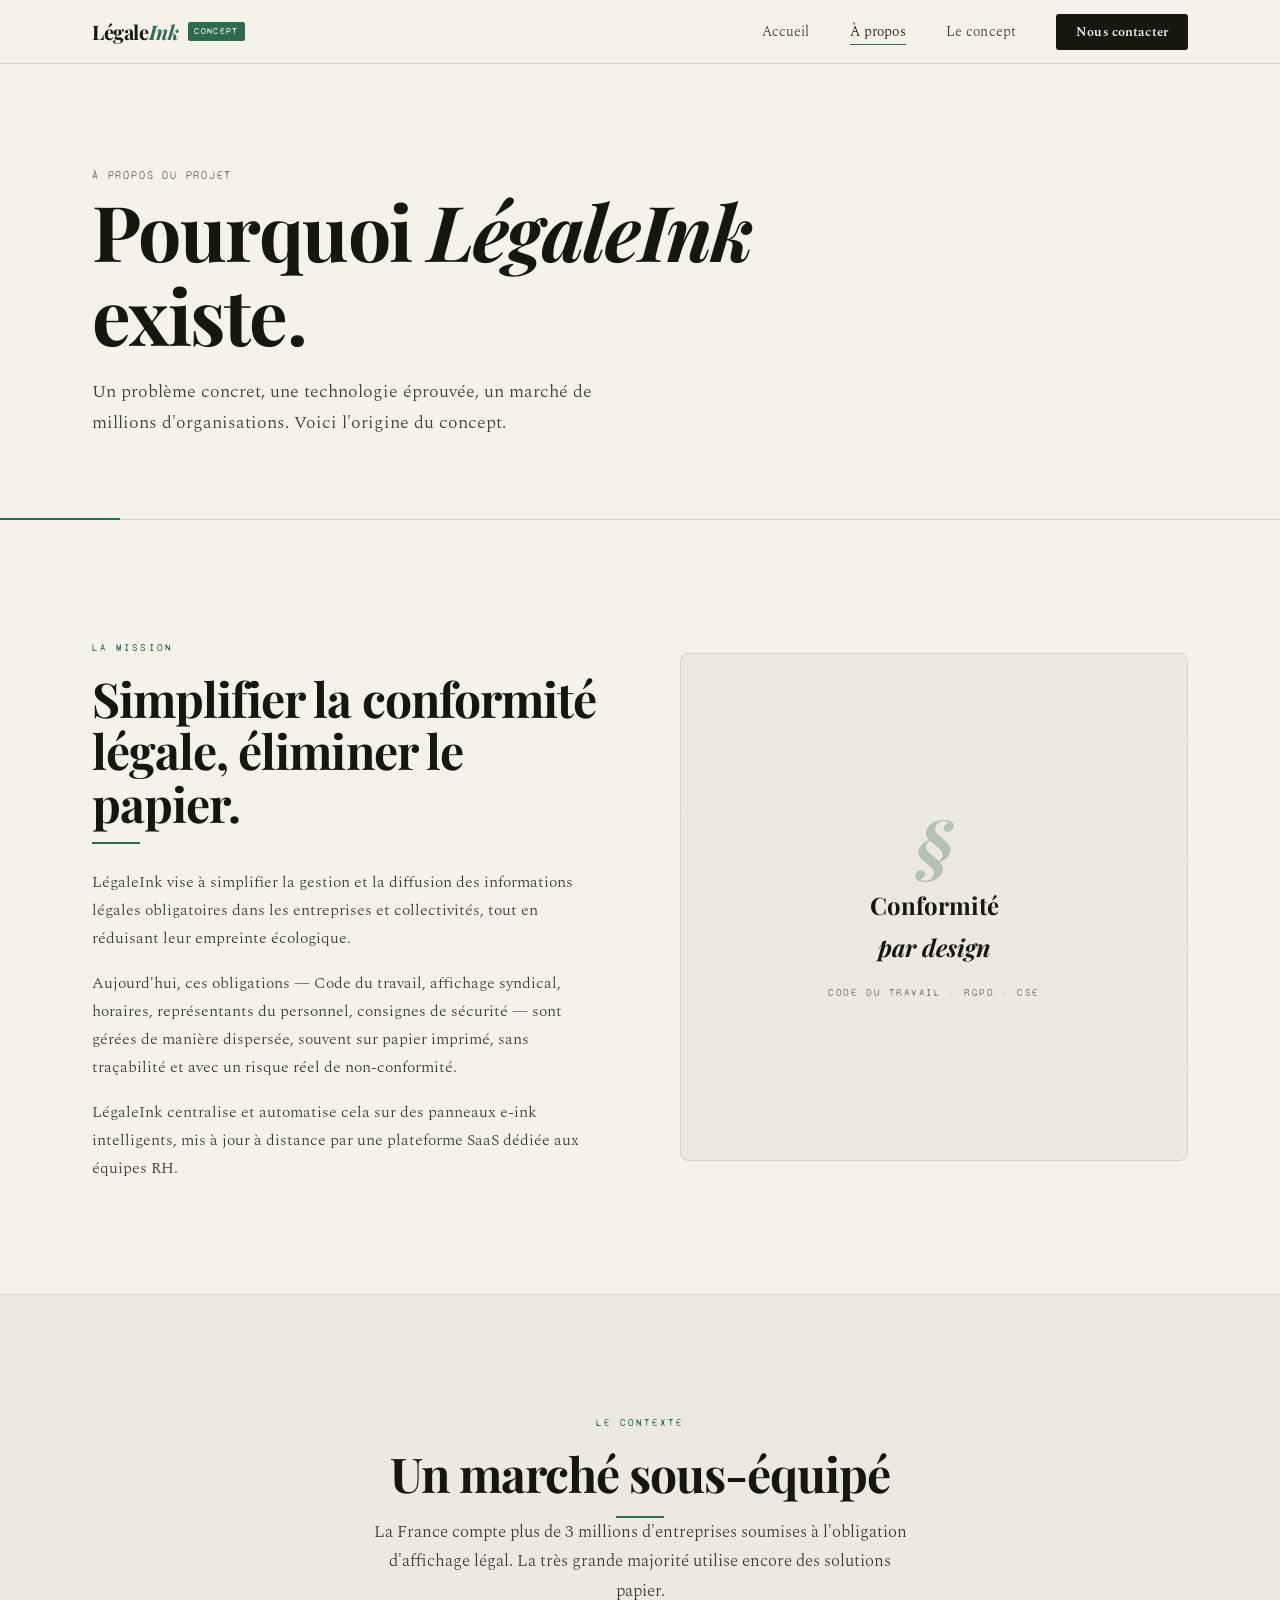
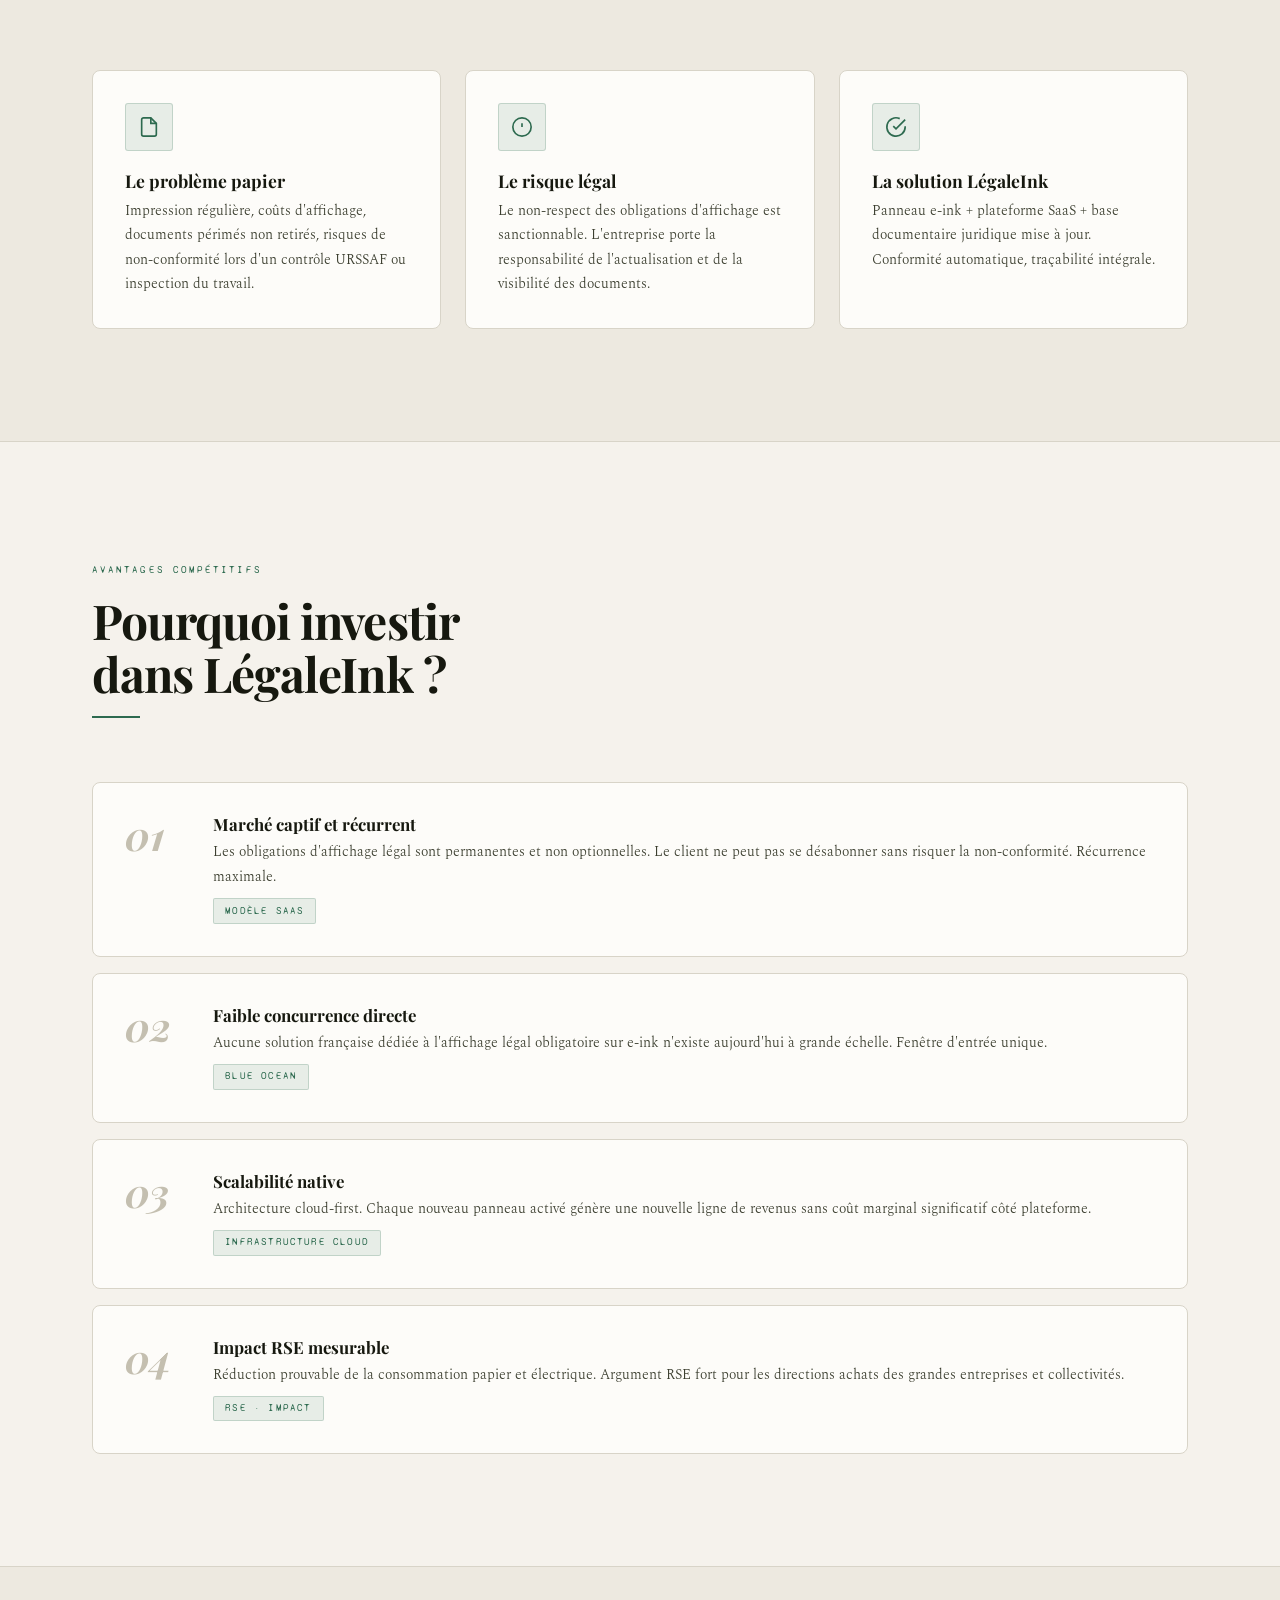
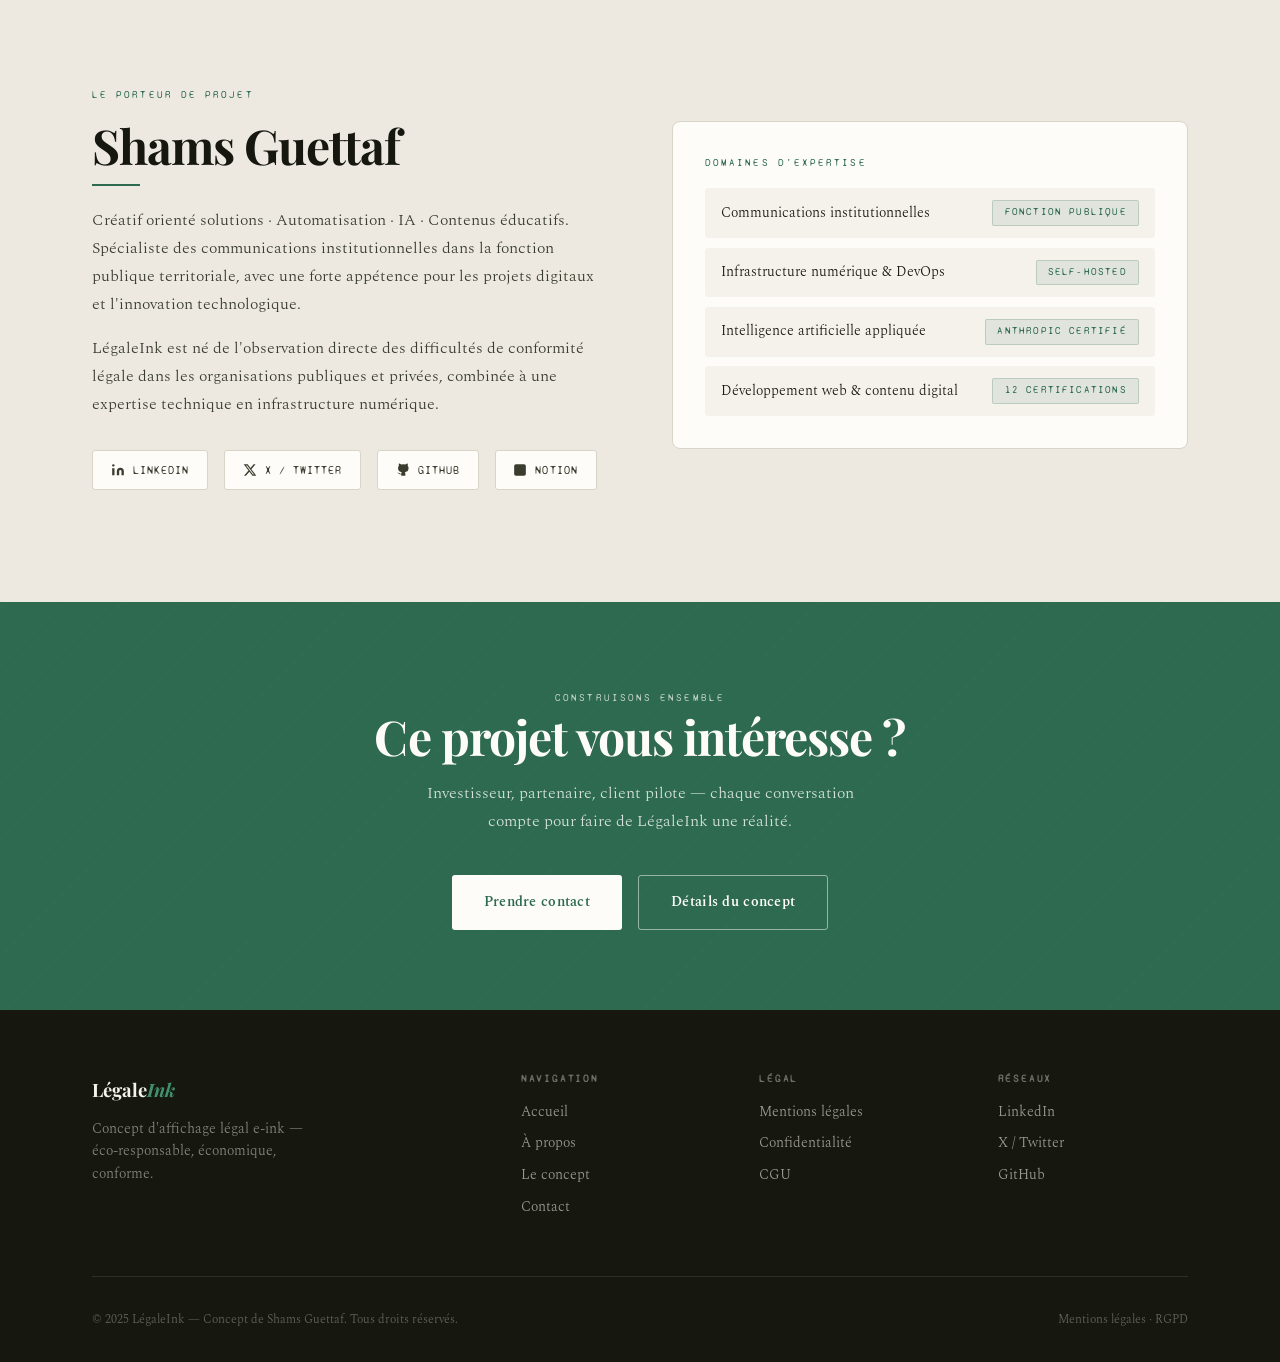
==== about.html @ 967d7d1e "Add files via upload" ====
<!DOCTYPE html>
<html lang="fr">
<head>
  <meta charset="UTF-8">
  <meta name="viewport" content="width=device-width, initial-scale=1.0">
  <meta name="description" content="À propos de LégaleInk — mission, concept et potentiel d'investissement.">
  <title>À propos — LégaleInk</title>
  <link rel="stylesheet" href="../css/main.css">
  <link rel="preconnect" href="https://fonts.googleapis.com">
  <link rel="stylesheet" href="https://fonts.googleapis.com/css2?family=Playfair+Display:ital,wght@0,400;0,700;0,900;1,400;1,700&family=Spectral:ital,wght@0,300;0,400;0,600;1,300&family=Syne+Mono&display=swap">
</head>
<body>

<nav>
  <div class="nav-inner">
    <a href="index.html" class="nav-logo">
      <span class="nav-logo-text">Légale<span>Ink</span></span>
      <span class="nav-badge">Concept</span>
    </a>
    <ul class="nav-links">
      <li><a href="index.html">Accueil</a></li>
      <li><a href="about.html" class="active">À propos</a></li>
      <li><a href="concept.html">Le concept</a></li>
      <li><a href="contact.html" class="nav-cta-btn">Nous contacter</a></li>
    </ul>
    <button class="nav-mobile-toggle" aria-label="Menu"><span></span><span></span><span></span></button>
  </div>
</nav>

<div class="page-hero">
  <div class="container">
    <span class="mono">À propos du projet</span>
    <h1>Pourquoi <em>LégaleInk</em><br>existe.</h1>
    <p>Un problème concret, une technologie éprouvée, un marché de millions d'organisations. Voici l'origine du concept.</p>
  </div>
</div>

<!-- MISSION -->
<section>
  <div class="container">
    <div class="about-split">
      <div data-reveal>
        <span class="label">La mission</span>
        <h2 style="margin-top:.75rem;">Simplifier la conformité légale, éliminer le papier.</h2>
        <div class="rule-green" style="margin:.75rem 0 1.5rem;"></div>
        <p style="color:var(--ink-2);margin-bottom:1rem;font-size:.98rem;line-height:1.8;">LégaleInk vise à simplifier la gestion et la diffusion des informations légales obligatoires dans les entreprises et collectivités, tout en réduisant leur empreinte écologique.</p>
        <p style="color:var(--ink-2);margin-bottom:1rem;font-size:.98rem;line-height:1.8;">Aujourd'hui, ces obligations — Code du travail, affichage syndical, horaires, représentants du personnel, consignes de sécurité — sont gérées de manière dispersée, souvent sur papier imprimé, sans traçabilité et avec un risque réel de non-conformité.</p>
        <p style="color:var(--ink-2);font-size:.98rem;line-height:1.8;">LégaleInk centralise et automatise cela sur des panneaux e-ink intelligents, mis à jour à distance par une plateforme SaaS dédiée aux équipes RH.</p>
      </div>
      <div class="about-visual" data-reveal data-delay="1">
        <div style="position:relative;z-index:1;text-align:center;padding:2rem;">
          <div style="font-family:var(--font-serif);font-size:4rem;font-weight:700;font-style:italic;color:var(--green);opacity:.3;line-height:1;">§</div>
          <div style="font-family:var(--font-serif);font-size:1.5rem;font-weight:700;color:var(--ink);margin-top:.5rem;">Conformité<br><em>par design</em></div>
          <div style="font-family:var(--font-mono);font-size:.65rem;letter-spacing:.15em;text-transform:uppercase;color:var(--ink-3);margin-top:1rem;">Code du travail · RGPD · CSE</div>
        </div>
      </div>
    </div>
  </div>
</section>

<!-- PROBLÈME / SOLUTION -->
<section style="background:var(--cream-2);border-top:1px solid var(--border);border-bottom:1px solid var(--border);">
  <div class="container">
    <div class="section-header centered" data-reveal>
      <span class="label">Le contexte</span>
      <h2>Un marché sous-équipé</h2>
      <div class="rule-green" style="margin:.75rem auto 0;"></div>
      <p>La France compte plus de 3 millions d'entreprises soumises à l'obligation d'affichage légal. La très grande majorité utilise encore des solutions papier.</p>
    </div>
    <div class="grid-3">
      <div class="card" data-reveal data-delay="1">
        <div class="card-icon">
          <svg width="22" height="22" fill="none" stroke="currentColor" stroke-width="1.8" viewBox="0 0 24 24"><path d="M14 2H6a2 2 0 0 0-2 2v16a2 2 0 0 0 2 2h12a2 2 0 0 0 2-2V8z"/><polyline points="14 2 14 8 20 8"/></svg>
        </div>
        <h3>Le problème papier</h3>
        <p>Impression régulière, coûts d'affichage, documents périmés non retirés, risques de non-conformité lors d'un contrôle URSSAF ou inspection du travail.</p>
      </div>
      <div class="card" data-reveal data-delay="2">
        <div class="card-icon">
          <svg width="22" height="22" fill="none" stroke="currentColor" stroke-width="1.8" viewBox="0 0 24 24"><circle cx="12" cy="12" r="10"/><line x1="12" y1="8" x2="12" y2="12"/><line x1="12" y1="16" x2="12.01" y2="16"/></svg>
        </div>
        <h3>Le risque légal</h3>
        <p>Le non-respect des obligations d'affichage est sanctionnable. L'entreprise porte la responsabilité de l'actualisation et de la visibilité des documents.</p>
      </div>
      <div class="card" data-reveal data-delay="3">
        <div class="card-icon">
          <svg width="22" height="22" fill="none" stroke="currentColor" stroke-width="1.8" viewBox="0 0 24 24"><path d="M22 11.08V12a10 10 0 1 1-5.93-9.14"/><polyline points="22 4 12 14.01 9 11.01"/></svg>
        </div>
        <h3>La solution LégaleInk</h3>
        <p>Panneau e-ink + plateforme SaaS + base documentaire juridique mise à jour. Conformité automatique, traçabilité intégrale.</p>
      </div>
    </div>
  </div>
</section>

<!-- AVANTAGES -->
<section>
  <div class="container">
    <div class="section-header" data-reveal>
      <span class="label">Avantages compétitifs</span>
      <h2>Pourquoi investir<br>dans LégaleInk ?</h2>
      <div class="rule-green" style="margin:.75rem 0;"></div>
    </div>
    <div style="display:flex;flex-direction:column;gap:1rem;" data-reveal>
      <div class="concept-feature">
        <div class="concept-feature-num">01</div>
        <div>
          <h3>Marché captif et récurrent</h3>
          <p style="font-size:.9rem;color:var(--ink-2);">Les obligations d'affichage légal sont permanentes et non optionnelles. Le client ne peut pas se désabonner sans risquer la non-conformité. Récurrence maximale.</p>
          <span class="badge" style="margin-top:.5rem;">Modèle SaaS</span>
        </div>
      </div>
      <div class="concept-feature" data-reveal>
        <div class="concept-feature-num">02</div>
        <div>
          <h3>Faible concurrence directe</h3>
          <p style="font-size:.9rem;color:var(--ink-2);">Aucune solution française dédiée à l'affichage légal obligatoire sur e-ink n'existe aujourd'hui à grande échelle. Fenêtre d'entrée unique.</p>
          <span class="badge" style="margin-top:.5rem;">Blue Ocean</span>
        </div>
      </div>
      <div class="concept-feature" data-reveal>
        <div class="concept-feature-num">03</div>
        <div>
          <h3>Scalabilité native</h3>
          <p style="font-size:.9rem;color:var(--ink-2);">Architecture cloud-first. Chaque nouveau panneau activé génère une nouvelle ligne de revenus sans coût marginal significatif côté plateforme.</p>
          <span class="badge" style="margin-top:.5rem;">Infrastructure cloud</span>
        </div>
      </div>
      <div class="concept-feature" data-reveal>
        <div class="concept-feature-num">04</div>
        <div>
          <h3>Impact RSE mesurable</h3>
          <p style="font-size:.9rem;color:var(--ink-2);">Réduction prouvable de la consommation papier et électrique. Argument RSE fort pour les directions achats des grandes entreprises et collectivités.</p>
          <span class="badge" style="margin-top:.5rem;">RSE · Impact</span>
        </div>
      </div>
    </div>
  </div>
</section>

<!-- PORTEUR -->
<section style="background:var(--cream-2);border-top:1px solid var(--border);">
  <div class="container">
    <div class="grid-2" style="gap:4rem;align-items:center;">
      <div data-reveal>
        <span class="label">Le porteur de projet</span>
        <h2 style="margin-top:.75rem;">Shams Guettaf</h2>
        <div class="rule-green" style="margin:.75rem 0 1.25rem;"></div>
        <p style="color:var(--ink-2);margin-bottom:1rem;">Créatif orienté solutions · Automatisation · IA · Contenus éducatifs. Spécialiste des communications institutionnelles dans la fonction publique territoriale, avec une forte appétence pour les projets digitaux et l'innovation technologique.</p>
        <p style="color:var(--ink-2);margin-bottom:2rem;">LégaleInk est né de l'observation directe des difficultés de conformité légale dans les organisations publiques et privées, combinée à une expertise technique en infrastructure numérique.</p>
        <div class="social-links">
          <a href="https://www.linkedin.com/in/shamsguettaf/" target="_blank" rel="noopener" class="social-link">
            <svg width="14" height="14" fill="currentColor" viewBox="0 0 24 24"><path d="M16 8a6 6 0 0 1 6 6v7h-4v-7a2 2 0 0 0-2-2 2 2 0 0 0-2 2v7h-4v-7a6 6 0 0 1 6-6z"/><rect x="2" y="9" width="4" height="12"/><circle cx="4" cy="4" r="2"/></svg>
            LinkedIn
          </a>
          <a href="https://x.com/shamsetdean" target="_blank" rel="noopener" class="social-link">
            <svg width="14" height="14" fill="currentColor" viewBox="0 0 24 24"><path d="M18.244 2.25h3.308l-7.227 8.26 8.502 11.24H16.17l-5.214-6.817L4.99 21.75H1.68l7.73-8.835L1.254 2.25H8.08l4.713 6.231zm-1.161 17.52h1.833L7.084 4.126H5.117z"/></svg>
            X / Twitter
          </a>
          <a href="https://github.com/shamsetdean/sentinel" target="_blank" rel="noopener" class="social-link">
            <svg width="14" height="14" fill="currentColor" viewBox="0 0 24 24"><path d="M9 19c-5 1.5-5-2.5-7-3m14 6v-3.87a3.37 3.37 0 0 0-.94-2.61c3.14-.35 6.44-1.54 6.44-7A5.44 5.44 0 0 0 20 4.77 5.07 5.07 0 0 0 19.91 1S18.73.65 16 2.48a13.38 13.38 0 0 0-7 0C6.27.65 5.09 1 5.09 1A5.07 5.07 0 0 0 5 4.77a5.44 5.44 0 0 0-1.5 3.78c0 5.42 3.3 6.61 6.44 7A3.37 3.37 0 0 0 9 18.13V22"/></svg>
            GitHub
          </a>
          <a href="https://abstracted-crush-f4e.notion.site/SHAMS-DEAN-286d3f1e5597815f9fdfc90d48445621" target="_blank" rel="noopener" class="social-link">
            <svg width="14" height="14" fill="currentColor" viewBox="0 0 24 24"><rect x="2" y="2" width="20" height="20" rx="3"/></svg>
            Notion
          </a>
        </div>
      </div>
      <div data-reveal data-delay="1">
        <div style="background:var(--white);border:1px solid var(--border);border-radius:var(--radius-lg);padding:2rem;">
          <span class="label" style="display:block;margin-bottom:1rem;">Domaines d'expertise</span>
          <div style="display:flex;flex-direction:column;gap:.6rem;">
            <div style="display:flex;justify-content:space-between;align-items:center;padding:.75rem 1rem;background:var(--cream);border-radius:var(--radius);font-size:.88rem;">
              <span>Communications institutionnelles</span>
              <span class="badge">Fonction publique</span>
            </div>
            <div style="display:flex;justify-content:space-between;align-items:center;padding:.75rem 1rem;background:var(--cream);border-radius:var(--radius);font-size:.88rem;">
              <span>Infrastructure numérique & DevOps</span>
              <span class="badge">Self-hosted</span>
            </div>
            <div style="display:flex;justify-content:space-between;align-items:center;padding:.75rem 1rem;background:var(--cream);border-radius:var(--radius);font-size:.88rem;">
              <span>Intelligence artificielle appliquée</span>
              <span class="badge">Anthropic certifié</span>
            </div>
            <div style="display:flex;justify-content:space-between;align-items:center;padding:.75rem 1rem;background:var(--cream);border-radius:var(--radius);font-size:.88rem;">
              <span>Développement web & contenu digital</span>
              <span class="badge">12 certifications</span>
            </div>
          </div>
        </div>
      </div>
    </div>
  </div>
</section>

<div class="cta-band">
  <div class="container">
    <span class="label" style="color:rgba(255,255,255,.7);">Construisons ensemble</span>
    <h2>Ce projet vous intéresse ?</h2>
    <p>Investisseur, partenaire, client pilote — chaque conversation compte pour faire de LégaleInk une réalité.</p>
    <div style="display:flex;gap:1rem;justify-content:center;flex-wrap:wrap;">
      <a href="contact.html" class="btn btn-white">Prendre contact</a>
      <a href="concept.html" class="btn btn-outline-white">Détails du concept</a>
    </div>
  </div>
</div>

<footer>
  <div class="container">
    <div class="footer-grid">
      <div class="footer-brand">
        <span style="font-family:var(--font-serif);font-size:1.15rem;font-weight:700;">Légale<span style="color:var(--green-2);font-style:italic;">Ink</span></span>
        <p>Concept d'affichage légal e-ink — éco-responsable, économique, conforme.</p>
      </div>
      <div class="footer-col"><h4>Navigation</h4><a href="index.html">Accueil</a><a href="about.html">À propos</a><a href="concept.html">Le concept</a><a href="contact.html">Contact</a></div>
      <div class="footer-col"><h4>Légal</h4><a href="privacy.html">Mentions légales</a><a href="privacy.html#rgpd">Confidentialité</a><a href="privacy.html#cgu">CGU</a></div>
      <div class="footer-col"><h4>Réseaux</h4><a href="https://www.linkedin.com/in/shamsguettaf/" target="_blank" rel="noopener">LinkedIn</a><a href="https://x.com/shamsetdean" target="_blank" rel="noopener">X / Twitter</a><a href="https://github.com/shamsetdean/sentinel" target="_blank" rel="noopener">GitHub</a></div>
    </div>
    <div class="footer-bottom">
      <span>© 2025 LégaleInk — Concept de Shams Guettaf. Tous droits réservés.</span>
      <span><a href="privacy.html">Mentions légales</a> · <a href="privacy.html#rgpd">RGPD</a></span>
    </div>
  </div>
</footer>

<script src="../js/main.js"></script>
</body>
</html>
---- css/main.css ----
/* ============================================================
   LÉGALEINK — main.css
   Aesthetic: Editorial pitch · Light · Serif authority · Ink precision
   ============================================================ */

@import url('https://fonts.googleapis.com/css2?family=Playfair+Display:ital,wght@0,400;0,700;0,900;1,400;1,700&family=Spectral:ital,wght@0,300;0,400;0,600;1,300&family=Syne+Mono&display=swap');

/* ── Variables ── */
:root {
  --cream:      #f5f2ec;
  --cream-2:    #ede9e0;
  --cream-3:    #e4dfd3;
  --white:      #fdfcf9;
  --ink:        #16180f;
  --ink-2:      #3a3d2e;
  --ink-3:      #7a7d6a;
  --ink-4:      #b0b39e;
  --green:      #2d6a4f;
  --green-2:    #40916c;
  --green-light:#d8f3dc;
  --green-dim:  rgba(45, 106, 79, 0.1);
  --red:        #c1440e;
  --gold:       #b5860d;
  --border:     #d8d4c8;
  --border-2:   #c4bfb0;
  --shadow-sm:  0 1px 3px rgba(22, 24, 15, 0.08);
  --shadow-md:  0 4px 16px rgba(22, 24, 15, 0.10);
  --shadow-lg:  0 16px 48px rgba(22, 24, 15, 0.14);
  --font-serif: 'Playfair Display', Georgia, serif;
  --font-body:  'Spectral', Georgia, serif;
  --font-mono:  'Syne Mono', 'Courier New', monospace;
  --radius:     3px;
  --radius-lg:  8px;
  --transition: 0.22s cubic-bezier(0.4, 0, 0.2, 1);
}

/* ── Reset ── */
*, *::before, *::after { box-sizing: border-box; margin: 0; padding: 0; }
html { font-size: 16px; scroll-behavior: smooth; }
body {
  background: var(--cream);
  color: var(--ink);
  font-family: var(--font-body);
  font-weight: 300;
  line-height: 1.75;
  -webkit-font-smoothing: antialiased;
  overflow-x: hidden;
}
img { max-width: 100%; display: block; }
a { color: inherit; text-decoration: none; }
ul { list-style: none; }

/* ── Scrollbar ── */
::-webkit-scrollbar { width: 4px; }
::-webkit-scrollbar-track { background: var(--cream); }
::-webkit-scrollbar-thumb { background: var(--border-2); border-radius: 2px; }

/* ── Typography ── */
h1, h2, h3, h4 { font-family: var(--font-serif); font-weight: 700; line-height: 1.1; }
h1 { font-size: clamp(2.8rem, 6vw, 5.2rem); letter-spacing: -0.02em; }
h2 { font-size: clamp(2rem, 4vw, 3rem); letter-spacing: -0.02em; }
h3 { font-size: clamp(1.2rem, 2vw, 1.6rem); }
.display { font-family: var(--font-serif); font-style: italic; font-weight: 400; }
.mono {
  font-family: var(--font-mono);
  font-size: 0.7rem;
  letter-spacing: 0.16em;
  text-transform: uppercase;
  color: var(--ink-3);
}
.label {
  font-family: var(--font-mono);
  font-size: 0.65rem;
  letter-spacing: 0.2em;
  text-transform: uppercase;
  color: var(--green);
}

/* ── Layout ── */
.container { max-width: 1160px; margin: 0 auto; padding: 0 2rem; }
.grid-2 { display: grid; grid-template-columns: 1fr 1fr; gap: 2rem; }
.grid-3 { display: grid; grid-template-columns: repeat(3, 1fr); gap: 1.5rem; }
section { padding: 7rem 0; }

/* ── Ruling lines ── */
.rule { height: 1px; background: var(--border); }
.rule-thick { height: 2px; background: var(--ink); }
.rule-green { height: 2px; background: var(--green); width: 48px; }

/* ── Nav ── */
nav {
  position: fixed; top: 0; left: 0; right: 0; z-index: 100;
  background: rgba(245, 242, 236, 0.94);
  backdrop-filter: blur(16px);
  border-bottom: 1px solid var(--border);
  height: 64px;
  display: flex; align-items: center;
}
.nav-inner {
  display: flex; align-items: center; justify-content: space-between;
  width: 100%; max-width: 1160px; margin: 0 auto; padding: 0 2rem;
}
.nav-logo {
  display: flex; align-items: center; gap: 10px;
}
.nav-logo-text {
  font-family: var(--font-serif);
  font-size: 1.25rem;
  font-weight: 700;
  color: var(--ink);
  letter-spacing: -0.02em;
}
.nav-logo-text span { color: var(--green); font-style: italic; }
.nav-badge {
  font-family: var(--font-mono);
  font-size: 0.55rem;
  letter-spacing: 0.15em;
  text-transform: uppercase;
  color: var(--white);
  background: var(--green);
  padding: 2px 6px;
  border-radius: 2px;
}
.nav-links { display: flex; align-items: center; gap: 2.5rem; }
.nav-links a {
  font-family: var(--font-body);
  font-size: 0.9rem;
  font-weight: 300;
  color: var(--ink-2);
  letter-spacing: 0.01em;
  transition: color var(--transition);
  position: relative;
}
.nav-links a::after {
  content: '';
  position: absolute; bottom: -2px; left: 0; right: 0; height: 1px;
  background: var(--green);
  transform: scaleX(0); transform-origin: left;
  transition: transform var(--transition);
}
.nav-links a:hover { color: var(--ink); }
.nav-links a:hover::after, .nav-links a.active::after { transform: scaleX(1); }
.nav-links a.active { color: var(--ink); }
.nav-cta-btn {
  background: var(--ink);
  color: var(--cream) !important;
  padding: 0.5rem 1.25rem;
  border-radius: var(--radius);
  font-size: 0.82rem !important;
  font-weight: 600 !important;
  letter-spacing: 0.04em;
  transition: background var(--transition), transform var(--transition) !important;
}
.nav-cta-btn:hover { background: var(--green) !important; transform: translateY(-1px); }
.nav-cta-btn::after { display: none !important; }
.nav-mobile-toggle { display: none; background: none; border: none; cursor: pointer; padding: 4px; }
.nav-mobile-toggle span { display: block; width: 22px; height: 1.5px; background: var(--ink); margin: 5px 0; transition: var(--transition); }

/* ── Hero ── */
.hero {
  min-height: 100vh;
  padding-top: 64px;
  display: grid;
  grid-template-columns: 1fr 1fr;
  align-items: center;
  gap: 0;
  position: relative;
  overflow: hidden;
}
.hero-left {
  padding: 6rem 4rem 6rem 2rem;
  max-width: 620px;
  margin-left: auto;
  position: relative;
  z-index: 1;
}
.hero-eyebrow {
  display: flex; align-items: center; gap: 12px;
  margin-bottom: 2rem;
}
.hero-eyebrow .rule-green { display: inline-block; }
.hero h1 { margin-bottom: 1.5rem; }
.hero h1 em { font-style: italic; color: var(--green); }
.hero-sub {
  font-size: 1.1rem;
  color: var(--ink-2);
  margin-bottom: 2.5rem;
  max-width: 480px;
  line-height: 1.8;
}
.hero-actions { display: flex; gap: 1rem; flex-wrap: wrap; margin-bottom: 4rem; }
.hero-meta {
  display: flex; gap: 2.5rem;
  padding-top: 2.5rem;
  border-top: 1px solid var(--border);
}
.hero-meta-item .num {
  font-family: var(--font-serif);
  font-size: 2.2rem;
  font-weight: 700;
  color: var(--ink);
  display: block;
  line-height: 1;
}
.hero-meta-item .label { margin-top: 0.3rem; display: block; }

.hero-right {
  height: 100%;
  background: var(--cream-2);
  border-left: 1px solid var(--border);
  display: flex; align-items: center; justify-content: center;
  position: relative;
  overflow: hidden;
}
.hero-right::before {
  content: '';
  position: absolute; inset: 0;
  background: repeating-linear-gradient(
    45deg,
    transparent,
    transparent 28px,
    rgba(22,24,15,0.03) 28px,
    rgba(22,24,15,0.03) 29px
  );
}

/* ── E-ink mockup ── */
.eink-mockup {
  position: relative; z-index: 1;
  width: 320px;
  background: var(--white);
  border: 2px solid var(--ink);
  border-radius: 6px;
  padding: 1.5rem;
  box-shadow: 8px 8px 0 var(--ink);
}
.eink-mockup-header {
  display: flex; align-items: center; justify-content: space-between;
  margin-bottom: 1.25rem;
  padding-bottom: 0.75rem;
  border-bottom: 2px solid var(--ink);
}
.eink-mockup-header .logo-sm {
  font-family: var(--font-serif);
  font-size: 0.85rem;
  font-weight: 700;
  color: var(--ink);
}
.eink-mockup-header .logo-sm span { color: var(--green); font-style: italic; }
.eink-status {
  font-family: var(--font-mono);
  font-size: 0.55rem;
  letter-spacing: 0.15em;
  color: var(--green);
  text-transform: uppercase;
}
.eink-doc-title {
  font-family: var(--font-serif);
  font-size: 0.95rem;
  font-weight: 700;
  margin-bottom: 0.6rem;
  text-transform: uppercase;
  letter-spacing: 0.06em;
  font-style: normal;
}
.eink-line { height: 5px; background: var(--ink); border-radius: 2px; margin-bottom: 5px; opacity: 0.15; }
.eink-line.dark { opacity: 0.35; }
.eink-line.short { width: 60%; }
.eink-line.shorter { width: 40%; }
.eink-section { margin-top: 1rem; }
.eink-section-title {
  font-family: var(--font-mono);
  font-size: 0.6rem;
  letter-spacing: 0.2em;
  text-transform: uppercase;
  color: var(--green);
  margin-bottom: 0.5rem;
}
.eink-footer {
  margin-top: 1.25rem;
  padding-top: 0.75rem;
  border-top: 1px solid var(--border);
  display: flex; justify-content: space-between; align-items: center;
}
.eink-footer-text {
  font-family: var(--font-mono);
  font-size: 0.5rem;
  color: var(--ink-3);
  letter-spacing: 0.12em;
  text-transform: uppercase;
}
.eink-battery {
  display: flex; align-items: center; gap: 3px;
}
.eink-battery-bar {
  width: 20px; height: 8px;
  border: 1px solid var(--ink-3);
  border-radius: 1px;
  position: relative;
  overflow: hidden;
}
.eink-battery-bar::after {
  content: '';
  position: absolute; left: 0; top: 0; bottom: 0;
  width: 85%;
  background: var(--green);
}
.eink-battery-tip {
  width: 3px; height: 4px;
  background: var(--ink-3);
  border-radius: 0 1px 1px 0;
}

/* ── Buttons ── */
.btn {
  display: inline-flex; align-items: center; gap: 8px;
  padding: 0.85rem 2rem;
  border-radius: var(--radius);
  font-family: var(--font-body);
  font-size: 0.9rem;
  font-weight: 600;
  letter-spacing: 0.02em;
  transition: all var(--transition);
  cursor: pointer;
  border: none;
}
.btn-primary {
  background: var(--ink);
  color: var(--cream);
}
.btn-primary:hover { background: var(--green); transform: translateY(-2px); box-shadow: 0 8px 24px rgba(45,106,79,0.25); }
.btn-secondary {
  background: transparent;
  color: var(--ink);
  border: 1.5px solid var(--border-2);
}
.btn-secondary:hover { border-color: var(--ink); background: var(--cream-2); transform: translateY(-2px); }
.btn-green {
  background: var(--green);
  color: var(--white);
}
.btn-green:hover { background: var(--green-2); transform: translateY(-2px); box-shadow: 0 8px 24px rgba(45,106,79,0.3); }

/* ── Section header ── */
.section-header { margin-bottom: 4rem; }
.section-header.centered { text-align: center; }
.section-header.centered .rule-green { margin: 0.75rem auto 0; }
.section-header h2 { margin-top: 0.75rem; margin-bottom: 1rem; }
.section-header p { color: var(--ink-2); max-width: 540px; font-size: 1.05rem; }
.section-header.centered p { margin: 0 auto; }

/* ── Cards ── */
.card {
  background: var(--white);
  border: 1px solid var(--border);
  border-radius: var(--radius-lg);
  padding: 2rem;
  transition: box-shadow var(--transition), transform var(--transition);
}
.card:hover { box-shadow: var(--shadow-md); transform: translateY(-3px); }
.card-icon {
  width: 48px; height: 48px;
  background: var(--green-dim);
  border: 1px solid rgba(45,106,79,0.2);
  border-radius: var(--radius);
  display: flex; align-items: center; justify-content: center;
  color: var(--green);
  margin-bottom: 1.25rem;
}
.card h3 { font-size: 1.1rem; font-weight: 700; margin-bottom: 0.5rem; }
.card p { font-size: 0.9rem; color: var(--ink-2); line-height: 1.7; }
.card.featured { background: var(--ink); color: var(--cream); border-color: var(--ink); }
.card.featured h3 { color: var(--cream); }
.card.featured p { color: rgba(245,242,236,0.7); }
.card.featured .card-icon { background: rgba(245,242,236,0.1); border-color: rgba(245,242,236,0.2); color: var(--cream); }

/* ── Pillar band ── */
.pillars-band {
  background: var(--ink);
  color: var(--cream);
  padding: 5rem 0;
}
.pillars-band .section-header h2 { color: var(--cream); }
.pillars-band .section-header p { color: rgba(245,242,236,0.65); }
.pillar {
  text-align: center;
  padding: 2rem 1.5rem;
  border-right: 1px solid rgba(245,242,236,0.1);
}
.pillar:last-child { border-right: none; }
.pillar-num {
  font-family: var(--font-serif);
  font-size: 3.5rem;
  font-weight: 700;
  font-style: italic;
  color: var(--green-2);
  display: block;
  line-height: 1;
  margin-bottom: 0.5rem;
}
.pillar h3 { font-size: 1rem; color: var(--cream); margin-bottom: 0.4rem; }
.pillar p { font-size: 0.85rem; color: rgba(245,242,236,0.55); }

/* ── Timeline ── */
.timeline { display: flex; flex-direction: column; gap: 0; }
.timeline-item {
  display: grid; grid-template-columns: 80px 1fr;
  gap: 2rem;
  padding: 2rem 0;
  border-bottom: 1px solid var(--border);
  position: relative;
}
.timeline-item:last-child { border-bottom: none; }
.timeline-num {
  font-family: var(--font-mono);
  font-size: 0.65rem;
  color: var(--green);
  letter-spacing: 0.15em;
  text-transform: uppercase;
  padding-top: 0.15rem;
}
.timeline-body h3 { font-size: 1.05rem; font-weight: 700; margin-bottom: 0.35rem; }
.timeline-body p { font-size: 0.9rem; color: var(--ink-2); }

/* ── Invest section ── */
.invest-block {
  background: var(--white);
  border: 1px solid var(--border);
  border-radius: var(--radius-lg);
  padding: 3rem;
  box-shadow: var(--shadow-sm);
}
.invest-block h2 { margin-bottom: 1rem; }
.invest-block p { color: var(--ink-2); margin-bottom: 1rem; font-size: 0.95rem; }
.invest-list { list-style: none; display: flex; flex-direction: column; gap: 0.75rem; margin: 1.5rem 0; }
.invest-list li {
  display: flex; gap: 0.75rem; align-items: flex-start;
  font-size: 0.92rem; color: var(--ink-2);
}
.invest-list li::before {
  content: '→';
  color: var(--green);
  font-family: var(--font-mono);
  flex-shrink: 0;
  font-size: 0.85rem;
  margin-top: 2px;
}

/* ── CTA band ── */
.cta-band {
  background: var(--green);
  color: var(--white);
  padding: 5rem 0;
  text-align: center;
  position: relative;
  overflow: hidden;
}
.cta-band::before {
  content: '';
  position: absolute; inset: 0;
  background: repeating-linear-gradient(
    -45deg, transparent, transparent 40px,
    rgba(255,255,255,0.03) 40px, rgba(255,255,255,0.03) 41px
  );
}
.cta-band .container { position: relative; z-index: 1; }
.cta-band h2 { color: var(--white); margin-bottom: 1rem; }
.cta-band p { color: rgba(255,255,255,0.8); max-width: 480px; margin: 0 auto 2.5rem; }
.btn-white { background: var(--white); color: var(--green); }
.btn-white:hover { background: var(--cream); transform: translateY(-2px); }
.btn-outline-white { background: transparent; color: var(--white); border: 1.5px solid rgba(255,255,255,0.5); }
.btn-outline-white:hover { border-color: var(--white); background: rgba(255,255,255,0.1); transform: translateY(-2px); }

/* ── Social links ── */
.social-links { display: flex; gap: 1rem; flex-wrap: wrap; }
.social-link {
  display: inline-flex; align-items: center; gap: 8px;
  padding: 0.6rem 1.1rem;
  border: 1px solid var(--border);
  border-radius: var(--radius);
  font-family: var(--font-mono);
  font-size: 0.68rem;
  letter-spacing: 0.1em;
  text-transform: uppercase;
  color: var(--ink-2);
  background: var(--white);
  transition: all var(--transition);
}
.social-link:hover { border-color: var(--green); color: var(--green); transform: translateY(-2px); box-shadow: var(--shadow-sm); }

/* ── Form ── */
.form-card {
  background: var(--white);
  border: 1px solid var(--border);
  border-radius: var(--radius-lg);
  padding: 2.5rem;
  box-shadow: var(--shadow-sm);
}
.form-grid { display: grid; grid-template-columns: 1fr 1fr; gap: 1.25rem; }
.form-group { display: flex; flex-direction: column; gap: 0.45rem; }
.form-group.full { grid-column: 1 / -1; }
label {
  font-family: var(--font-mono);
  font-size: 0.65rem;
  letter-spacing: 0.15em;
  text-transform: uppercase;
  color: var(--ink-3);
}
input, select, textarea {
  background: var(--cream);
  border: 1px solid var(--border);
  border-radius: var(--radius);
  color: var(--ink);
  font-family: var(--font-body);
  font-size: 0.95rem;
  padding: 0.75rem 1rem;
  transition: border-color var(--transition), box-shadow var(--transition);
  outline: none;
  width: 100%;
}
input:focus, select:focus, textarea:focus {
  border-color: var(--green);
  box-shadow: 0 0 0 3px var(--green-dim);
  background: var(--white);
}
select { appearance: none; cursor: pointer; }
textarea { resize: vertical; min-height: 130px; line-height: 1.65; }
::placeholder { color: var(--ink-4); }
.form-consent {
  font-size: 0.8rem;
  color: var(--ink-3);
  margin-top: 0.25rem;
  line-height: 1.5;
}
.form-consent a { color: var(--green); text-decoration: underline; text-underline-offset: 3px; }
.form-success {
  display: none;
  background: var(--green-light);
  border: 1px solid rgba(45,106,79,0.3);
  border-radius: var(--radius);
  padding: 1rem 1.25rem;
  font-size: 0.88rem;
  color: var(--green);
  margin-top: 1rem;
}

/* ── Page hero ── */
.page-hero {
  padding: 10rem 0 5rem;
  border-bottom: 1px solid var(--border);
  position: relative;
}
.page-hero::after {
  content: '';
  position: absolute; bottom: -1px; left: 0; width: 120px; height: 2px;
  background: var(--green);
}
.page-hero .mono { margin-bottom: 1rem; }
.page-hero h1 { max-width: 720px; margin-bottom: 1.25rem; }
.page-hero p { font-size: 1.1rem; color: var(--ink-2); max-width: 540px; }

/* ── Concept specifics ── */
.concept-feature {
  display: grid; grid-template-columns: 64px 1fr;
  gap: 1.5rem;
  padding: 2rem;
  background: var(--white);
  border: 1px solid var(--border);
  border-radius: var(--radius-lg);
  transition: box-shadow var(--transition);
}
.concept-feature:hover { box-shadow: var(--shadow-sm); }
.concept-feature-num {
  font-family: var(--font-serif);
  font-size: 2.5rem;
  font-weight: 700;
  font-style: italic;
  color: var(--border-2);
  line-height: 1;
}
.concept-feature h3 { font-size: 1.05rem; font-weight: 700; margin-bottom: 0.4rem; }
.concept-feature p { font-size: 0.9rem; color: var(--ink-2); }
.badge {
  display: inline-block;
  padding: 0.2rem 0.7rem;
  background: var(--green-dim);
  border: 1px solid rgba(45,106,79,0.2);
  border-radius: 2px;
  font-family: var(--font-mono);
  font-size: 0.62rem;
  letter-spacing: 0.12em;
  text-transform: uppercase;
  color: var(--green);
}

/* ── Contact layout ── */
.contact-layout {
  display: grid; grid-template-columns: 1fr 1.5fr;
  gap: 4rem; align-items: flex-start;
}
.contact-info h2 { margin-bottom: 1rem; }
.contact-info > p { color: var(--ink-2); margin-bottom: 2rem; font-size: 0.95rem; line-height: 1.75; }
.contact-detail {
  display: flex; gap: 1rem; align-items: flex-start;
  margin-bottom: 1.5rem;
}
.contact-detail .d-icon { color: var(--green); flex-shrink: 0; margin-top: 2px; }
.contact-detail .d-label {
  font-family: var(--font-mono); font-size: 0.62rem;
  letter-spacing: 0.15em; text-transform: uppercase; color: var(--ink-3);
}
.contact-detail .d-val { font-size: 0.9rem; color: var(--ink-2); margin-top: 2px; }

/* ── Privacy ── */
.prose { max-width: 800px; }
.prose h2 { font-size: 1.8rem; margin-top: 3rem; margin-bottom: 1rem; }
.prose h3 { font-size: 1.15rem; font-weight: 700; margin-top: 2rem; margin-bottom: 0.6rem; }
.prose p { color: var(--ink-2); font-size: 0.95rem; margin-bottom: 1rem; line-height: 1.8; }
.prose ul { list-style: disc; padding-left: 1.5rem; color: var(--ink-2); font-size: 0.95rem; }
.prose ul li { margin-bottom: 0.4rem; }
.prose a { color: var(--green); text-decoration: underline; text-underline-offset: 3px; }
.prose strong { color: var(--ink); font-weight: 600; }
.legal-table { width: 100%; border-collapse: collapse; margin: 1.5rem 0; font-size: 0.88rem; }
.legal-table th {
  text-align: left; padding: 0.75rem 1rem;
  background: var(--cream-2); border: 1px solid var(--border);
  font-family: var(--font-mono); font-size: 0.62rem;
  letter-spacing: 0.12em; text-transform: uppercase; color: var(--ink-3);
}
.legal-table td { padding: 0.75rem 1rem; border: 1px solid var(--border); color: var(--ink-2); vertical-align: top; }
.toc { display: flex; gap: 0.75rem; flex-wrap: wrap; margin-bottom: 3rem; }
.toc a {
  font-family: var(--font-mono); font-size: 0.65rem;
  letter-spacing: 0.12em; text-transform: uppercase;
  color: var(--ink-3); padding: 0.4rem 0.9rem;
  border: 1px solid var(--border); border-radius: var(--radius);
  transition: all var(--transition); background: var(--white);
}
.toc a:hover { color: var(--green); border-color: rgba(45,106,79,0.3); }

/* ── About layout ── */
.about-split {
  display: grid; grid-template-columns: 1fr 1fr;
  gap: 5rem; align-items: center;
}
.about-visual {
  background: var(--cream-2);
  border: 1px solid var(--border);
  border-radius: var(--radius-lg);
  aspect-ratio: 1;
  display: flex; align-items: center; justify-content: center;
  position: relative; overflow: hidden;
}
.about-visual::before {
  content: '';
  position: absolute; inset: 0;
  background: repeating-linear-gradient(
    45deg, transparent, transparent 20px,
    rgba(22,24,15,0.02) 20px, rgba(22,24,15,0.02) 21px
  );
}

/* ── Footer ── */
footer {
  background: var(--ink);
  color: var(--cream);
  padding: 4rem 0 2rem;
}
.footer-grid {
  display: grid; grid-template-columns: 2fr 1fr 1fr 1fr;
  gap: 3rem; padding-bottom: 3rem;
  border-bottom: 1px solid rgba(245,242,236,0.1);
  margin-bottom: 2rem;
}
.footer-brand p { font-size: 0.85rem; color: rgba(245,242,236,0.5); margin-top: 0.75rem; max-width: 240px; line-height: 1.65; }
.footer-col h4 {
  font-family: var(--font-mono); font-size: 0.62rem;
  letter-spacing: 0.18em; text-transform: uppercase;
  color: rgba(245,242,236,0.4); margin-bottom: 1rem;
}
.footer-col a { display: block; font-size: 0.85rem; color: rgba(245,242,236,0.6); margin-bottom: 0.5rem; transition: color var(--transition); }
.footer-col a:hover { color: var(--cream); }
.footer-bottom {
  display: flex; justify-content: space-between; align-items: center;
  font-size: 0.75rem; color: rgba(245,242,236,0.35);
}
.footer-bottom a { color: rgba(245,242,236,0.35); transition: color var(--transition); }
.footer-bottom a:hover { color: var(--green-2); }

/* ── Reveal animation ── */
[data-reveal] { opacity: 0; transform: translateY(20px); transition: opacity 0.65s ease, transform 0.65s ease; }
[data-reveal].revealed { opacity: 1; transform: none; }
[data-reveal][data-delay="1"] { transition-delay: 0.1s; }
[data-reveal][data-delay="2"] { transition-delay: 0.2s; }
[data-reveal][data-delay="3"] { transition-delay: 0.3s; }

/* ── Responsive ── */
@media (max-width: 960px) {
  .hero { grid-template-columns: 1fr; }
  .hero-right { display: none; }
  .hero-left { padding: 5rem 2rem 4rem; max-width: 100%; margin: 0; }
  .grid-2, .grid-3, .about-split, .contact-layout { grid-template-columns: 1fr; }
  .footer-grid { grid-template-columns: 1fr 1fr; }
  .pillars-band .grid-3 { grid-template-columns: 1fr; }
  .pillar { border-right: none; border-bottom: 1px solid rgba(245,242,236,0.1); }
  .pillar:last-child { border-bottom: none; }
}
@media (max-width: 640px) {
  .nav-links { display: none; }
  .nav-mobile-toggle { display: block; }
  .nav-links.open {
    display: flex; flex-direction: column; align-items: flex-start;
    position: fixed; top: 64px; left: 0; right: 0;
    background: var(--cream); border-bottom: 1px solid var(--border);
    padding: 1.5rem 2rem; gap: 1.25rem;
  }
  .footer-grid { grid-template-columns: 1fr; }
  section { padding: 4rem 0; }
  .form-grid { grid-template-columns: 1fr; }
}
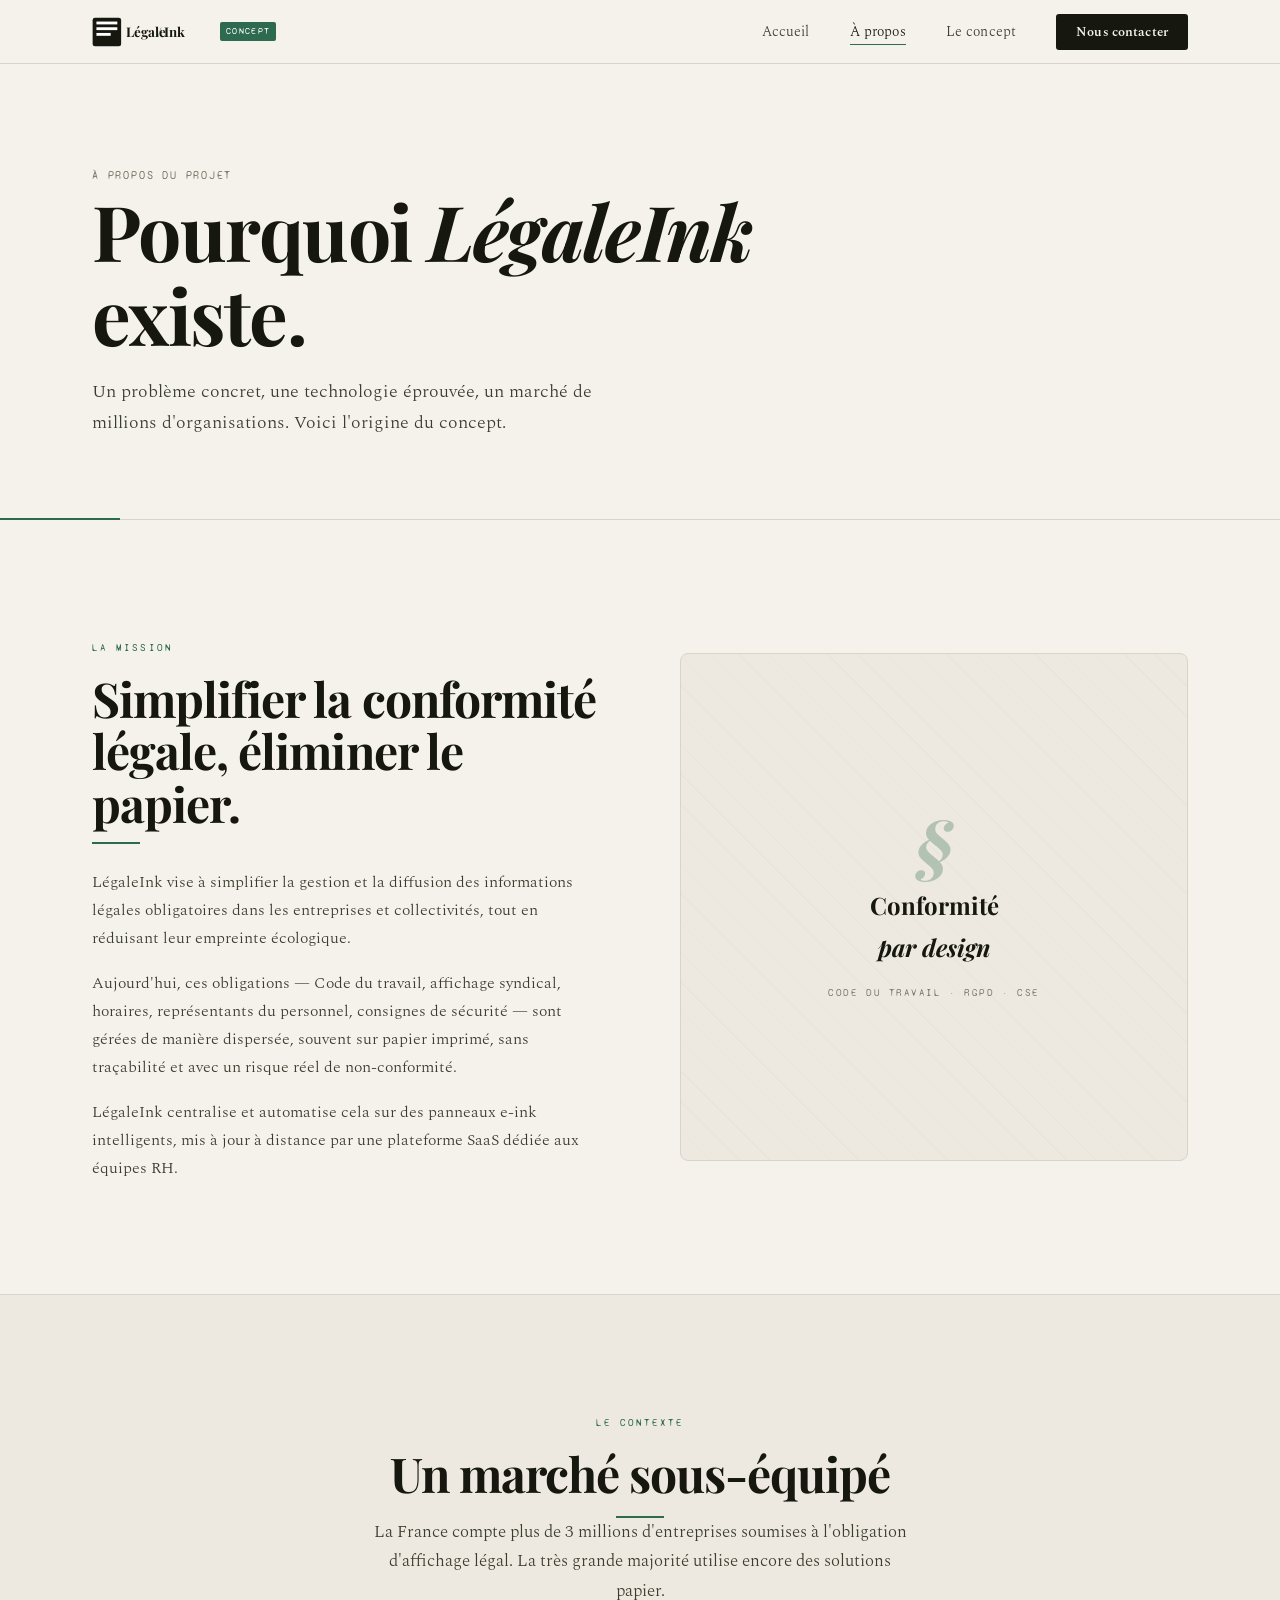
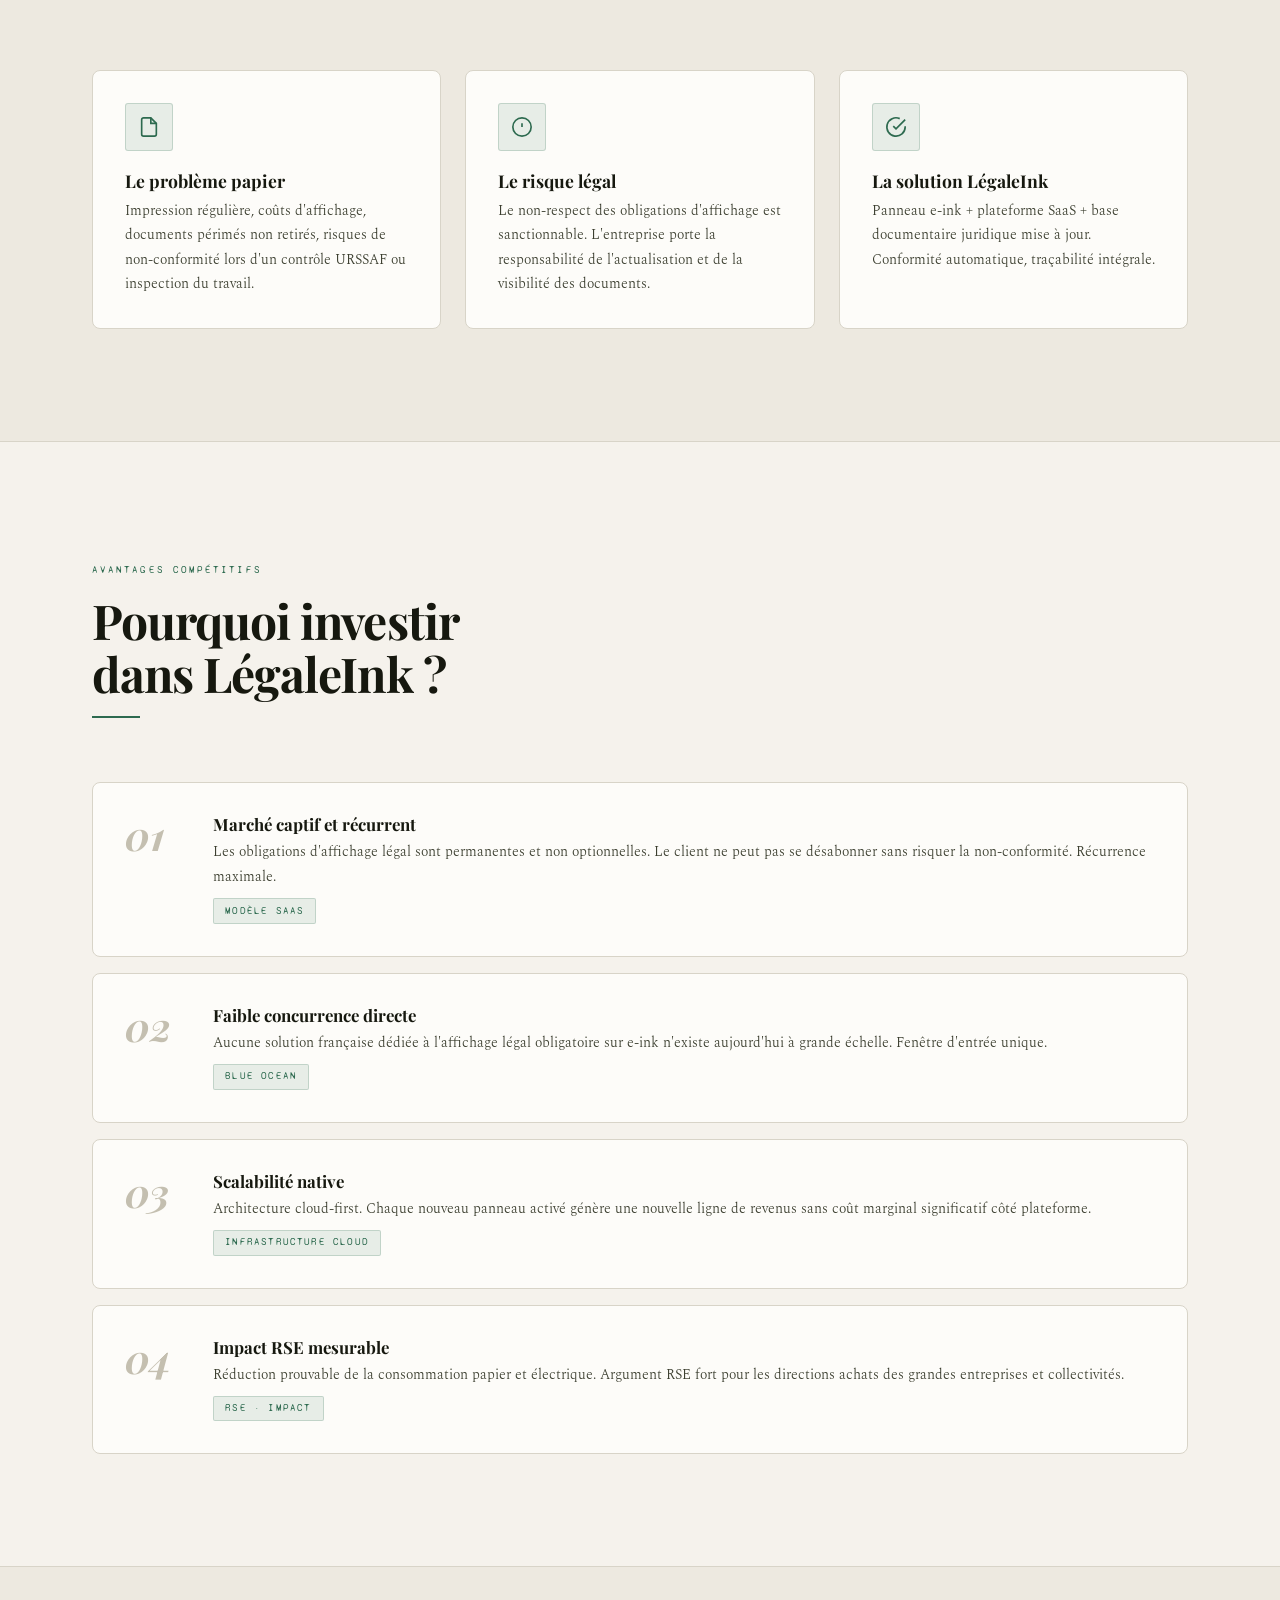
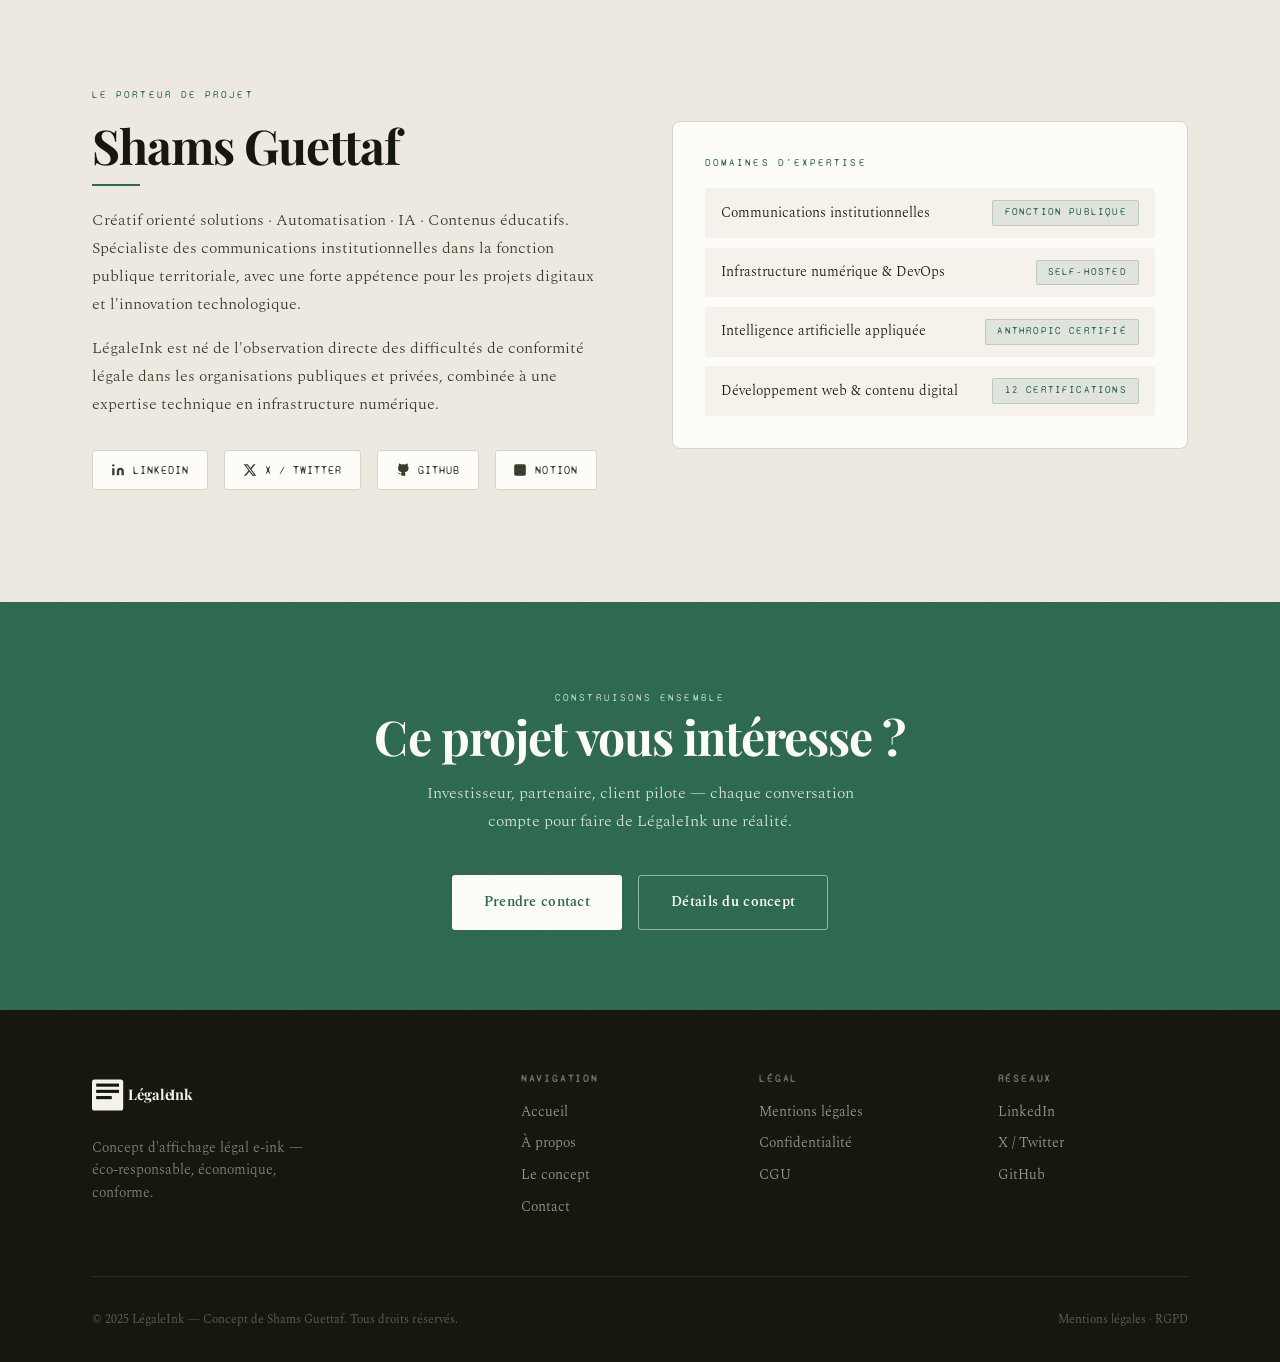
==== commit f11f31eb: "Add files via upload" ====
--- a/about.html
+++ b/about.html
@@ -5,7 +5,7 @@
   <meta name="viewport" content="width=device-width, initial-scale=1.0">
   <meta name="description" content="À propos de LégaleInk — mission, concept et potentiel d'investissement.">
   <title>À propos — LégaleInk</title>
-  <link rel="stylesheet" href="../css/main.css">
+  <link rel="stylesheet" href="css/main.css">
   <link rel="preconnect" href="https://fonts.googleapis.com">
   <link rel="stylesheet" href="https://fonts.googleapis.com/css2?family=Playfair+Display:ital,wght@0,400;0,700;0,900;1,400;1,700&family=Spectral:ital,wght@0,300;0,400;0,600;1,300&family=Syne+Mono&display=swap">
 </head>
@@ -13,8 +13,17 @@
 
 <nav>
   <div class="nav-inner">
-    <a href="index.html" class="nav-logo">
-      <span class="nav-logo-text">Légale<span>Ink</span></span>
+    <a href="index.html" class="nav-logo" style="display:flex;align-items:center;gap:8px;">
+      <svg xmlns="http://www.w3.org/2000/svg" width="120" height="38" viewBox="0 0 250 80">
+        <rect width="250" height="80" fill="none"/>
+        <rect x="0" y="10" width="60" height="60" rx="5" ry="5" fill="#16180f"/>
+        <rect x="8" y="18" width="44" height="6" fill="#FFFFFF"/>
+        <rect x="8" y="30" width="44" height="6" fill="#FFFFFF"/>
+        <rect x="8" y="42" width="30" height="6" fill="#FFFFFF"/>
+        <text x="70" y="50" font-family="Playfair Display, serif" font-size="28" fill="#16180f" font-weight="bold">Légale</text>
+        <text x="136" y="50" font-family="Playfair Display, serif" font-size="28" fill="#2d6a4f" font-weight="bold">/</text>
+        <text x="150" y="50" font-family="Playfair Display, serif" font-size="28" fill="#16180f" font-weight="bold">Ink</text>
+      </svg>
       <span class="nav-badge">Concept</span>
     </a>
     <ul class="nav-links">
@@ -210,7 +219,16 @@
   <div class="container">
     <div class="footer-grid">
       <div class="footer-brand">
-        <span style="font-family:var(--font-serif);font-size:1.15rem;font-weight:700;">Légale<span style="color:var(--green-2);font-style:italic;">Ink</span></span>
+        <svg xmlns="http://www.w3.org/2000/svg" width="130" height="42" viewBox="0 0 250 80">
+        <rect width="250" height="80" fill="none"/>
+        <rect x="0" y="10" width="60" height="60" rx="5" ry="5" fill="#f5f2ec"/>
+        <rect x="8" y="18" width="44" height="6" fill="#16180f"/>
+        <rect x="8" y="30" width="44" height="6" fill="#16180f"/>
+        <rect x="8" y="42" width="30" height="6" fill="#16180f"/>
+        <text x="70" y="50" font-family="Playfair Display, serif" font-size="28" fill="#f5f2ec" font-weight="bold">Légale</text>
+        <text x="136" y="50" font-family="Playfair Display, serif" font-size="28" fill="#40916c" font-weight="bold">/</text>
+        <text x="150" y="50" font-family="Playfair Display, serif" font-size="28" fill="#f5f2ec" font-weight="bold">Ink</text>
+      </svg>
         <p>Concept d'affichage légal e-ink — éco-responsable, économique, conforme.</p>
       </div>
       <div class="footer-col"><h4>Navigation</h4><a href="index.html">Accueil</a><a href="about.html">À propos</a><a href="concept.html">Le concept</a><a href="contact.html">Contact</a></div>
@@ -224,6 +242,6 @@
   </div>
 </footer>
 
-<script src="../js/main.js"></script>
+<script src="js/main.js"></script>
 </body>
 </html>
